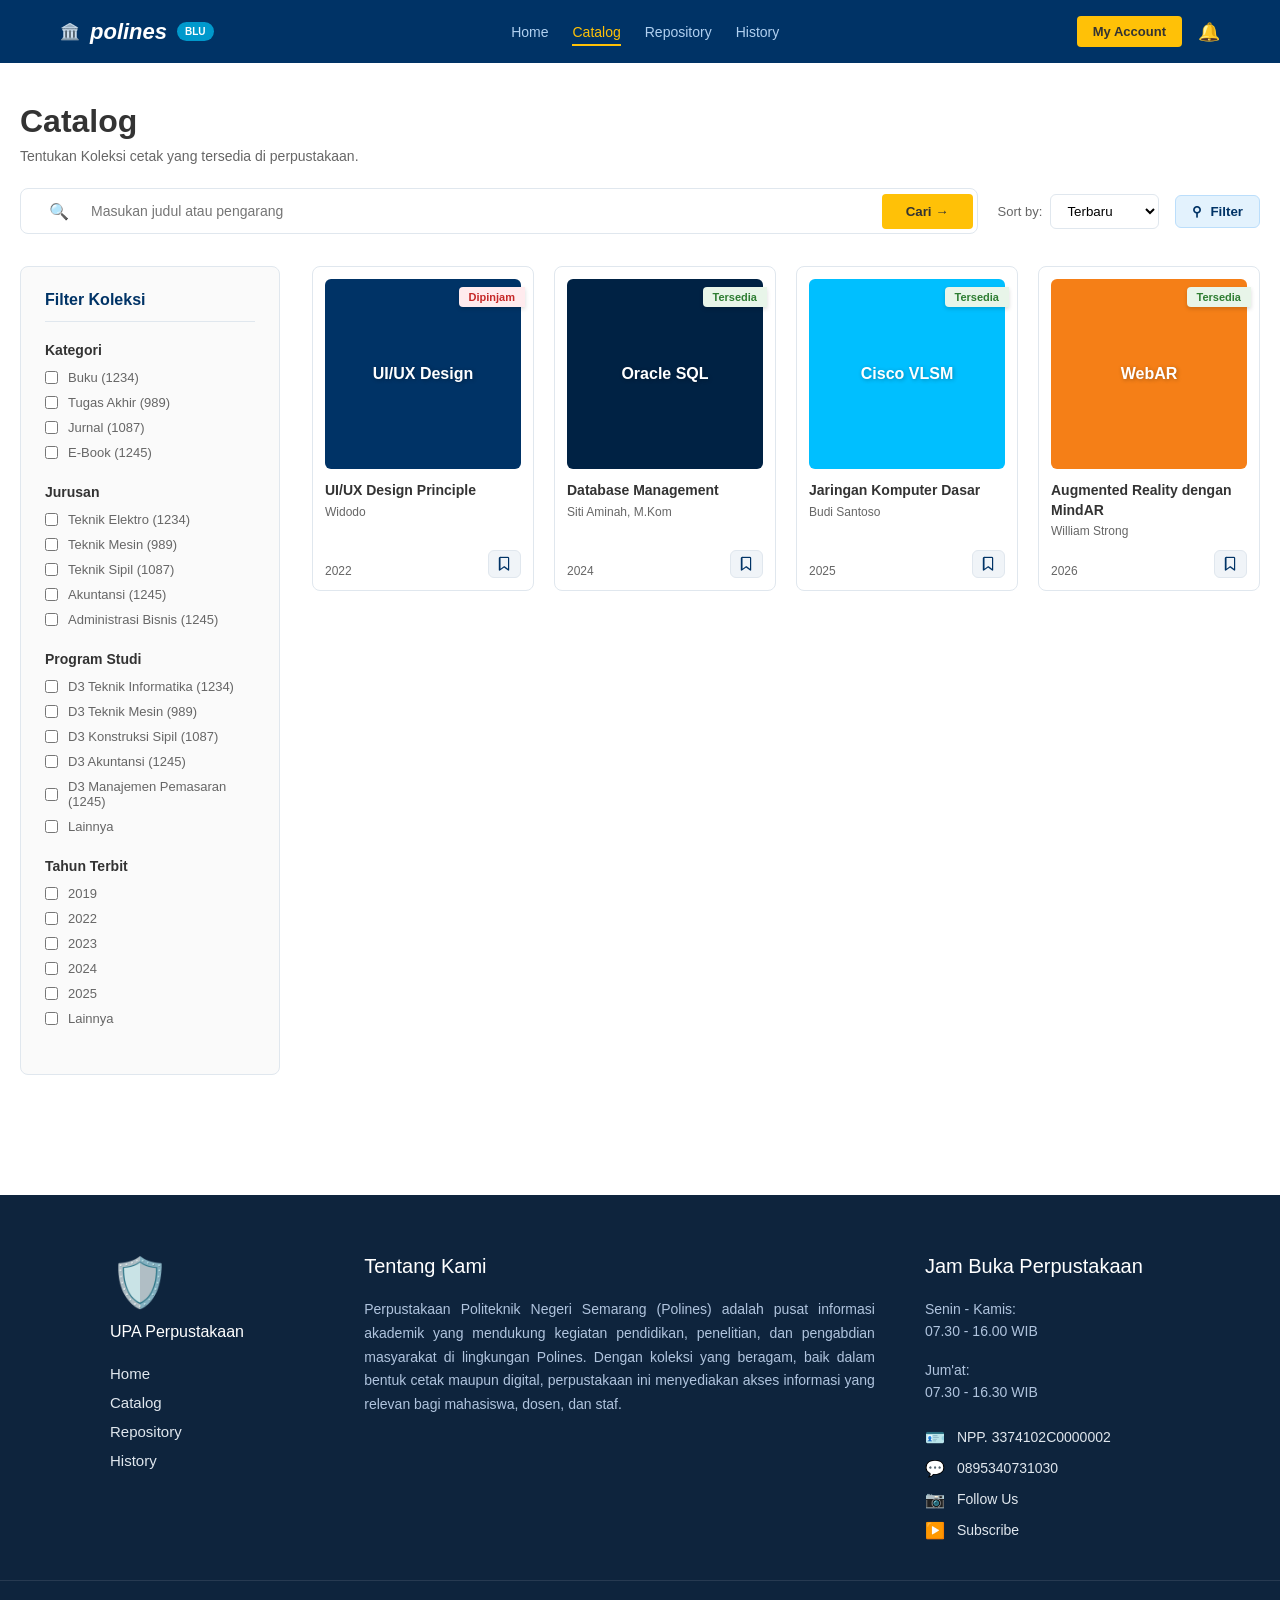
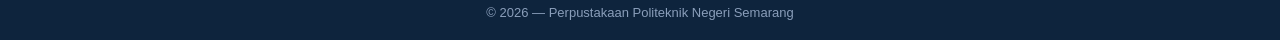
==== catalog.html @ fe2ba547 "tombol bookmark catalog, tabel repo" ====
<!DOCTYPE html>
<html lang="id">
<head>
    <meta charset="UTF-8">
    <meta name="viewport" content="width=device-width, initial-scale=1.0">
    <title>Catalog - E-Perpustakaan Polines</title>
    <link rel="stylesheet" href="style.css">
    <link rel="stylesheet" href="catalog.css">
    <link rel="stylesheet" href="https://cdnjs.cloudflare.com/ajax/libs/font-awesome/6.5.2/css/all.min.css">
</head>
<body>

    <nav class="navbar">
        <div class="nav-container">
            <div class="logo">
                <div class="logo-placeholder">🏛️</div>
                <h2>polines</h2>
                <span class="badge-blu">BLU</span>
            </div>
            <ul class="nav-links">
                <li><a href="index.html">Home</a></li>
                <li><a href="catalog.html" class="active">Catalog</a></li>
                <li><a href="repository.html">Repository</a></li>
                <li><a href="history.html">History</a></li>
            </ul>
            <div class="nav-actions">
                <a href="#" class="btn-yellow">My Account</a>
                <span class="icon-bell">🔔</span>
            </div>
        </div>
    </nav>

    <main class="catalog-page container">
        
        <header class="page-header">
            <h1>Catalog</h1>
            <p>Tentukan Koleksi cetak yang tersedia di perpustakaan.</p>
        </header>

        <div class="search-controls">
            <div class="search-bar-wide">
                <span class="icon-search">🔍</span>
                <input type="text" placeholder="Masukan judul atau pengarang">
                <button class="btn-search-yellow">Cari →</button>
            </div>
            
            <div class="sort-filter-actions">
                <div class="sort-box">
                    <span class="sort-label">Sort by:</span>
                    <select class="sort-select">
                        <option>Terbaru</option>
                        <option>Terpopuler</option>
                        <option>A-Z</option>
                    </select>
                </div>
                <button class="btn-filter">
                    <span class="icon-filter">⚲</span> Filter
                </button>
            </div>
        </div>

        <div class="catalog-content">
            
            <aside class="filter-sidebar">
                <h3>Filter Koleksi</h3>
                
                <div class="filter-group">
                    <h4>Kategori</h4>
                    <label class="checkbox-label"><input type="checkbox"> Buku (1234)</label>
                    <label class="checkbox-label"><input type="checkbox"> Tugas Akhir (989)</label>
                    <label class="checkbox-label"><input type="checkbox"> Jurnal (1087)</label>
                    <label class="checkbox-label"><input type="checkbox"> E-Book (1245)</label>
                </div>

                <div class="filter-group">
                    <h4>Jurusan</h4>
                    <label class="checkbox-label"><input type="checkbox"> Teknik Elektro (1234)</label>
                    <label class="checkbox-label"><input type="checkbox"> Teknik Mesin (989)</label>
                    <label class="checkbox-label"><input type="checkbox"> Teknik Sipil (1087)</label>
                    <label class="checkbox-label"><input type="checkbox"> Akuntansi (1245)</label>
                    <label class="checkbox-label"><input type="checkbox"> Administrasi Bisnis (1245)</label>
                </div>

                <div class="filter-group">
                    <h4>Program Studi</h4>
                    <label class="checkbox-label"><input type="checkbox"> D3 Teknik Informatika (1234)</label>
                    <label class="checkbox-label"><input type="checkbox"> D3 Teknik Mesin (989)</label>
                    <label class="checkbox-label"><input type="checkbox"> D3 Konstruksi Sipil (1087)</label>
                    <label class="checkbox-label"><input type="checkbox"> D3 Akuntansi (1245)</label>
                    <label class="checkbox-label"><input type="checkbox"> D3 Manajemen Pemasaran (1245)</label>
                    <label class="checkbox-label"><input type="checkbox"> Lainnya</label>
                </div>

                <div class="filter-group">
                    <h4>Tahun Terbit</h4>
                    <label class="checkbox-label"><input type="checkbox"> 2019</label>
                    <label class="checkbox-label"><input type="checkbox"> 2022</label>
                    <label class="checkbox-label"><input type="checkbox"> 2023</label>
                    <label class="checkbox-label"><input type="checkbox"> 2024</label>
                    <label class="checkbox-label"><input type="checkbox"> 2025</label>
                    <label class="checkbox-label"><input type="checkbox"> Lainnya</label>
                </div>
            </aside>

            <section class="book-results">
                <div class="book-grid-layout">
                    
                    <div class="book-card-item">
                        <div class="book-cover-wrapper">
                            <div class="book-cover-placeholder blue-bg">UI/UX Design</div>
                            <span class="book-status borrowed">Dipinjam</span>
                        </div>
                        <h4 class="book-title">UI/UX Design Principle</h4>
                        <p class="book-author">Widodo</p>
                        
                        <div class="book-card-footer">
                            <span class="book-year">2022</span>
                            <button class="btn-bookmark" title="Simpan ke Bookmark"><i class="fa-regular fa-bookmark"></i></button>
                        </div>
                    </div>

                    <div class="book-card-item">
                        <div class="book-cover-wrapper">
                            <div class="book-cover-placeholder dark-bg">Oracle SQL</div>
                            <span class="book-status available">Tersedia</span>
                        </div>
                        <h4 class="book-title">Database Management</h4>
                        <p class="book-author">Siti Aminah, M.Kom</p>
                        
                        <div class="book-card-footer">
                            <span class="book-year">2024</span>
                            <button class="btn-bookmark" title="Simpan ke Bookmark"><i class="fa-regular fa-bookmark"></i></button>
                        </div>
                    </div>

                    <div class="book-card-item">
                        <div class="book-cover-wrapper">
                            <div class="book-cover-placeholder cyan-bg">Cisco VLSM</div>
                            <span class="book-status available">Tersedia</span>
                        </div>
                        <h4 class="book-title">Jaringan Komputer Dasar</h4>
                        <p class="book-author">Budi Santoso</p>
                        
                        <div class="book-card-footer">
                            <span class="book-year">2025</span>
                            <button class="btn-bookmark" title="Simpan ke Bookmark"><i class="fa-regular fa-bookmark"></i></button>
                        </div>
                    </div>

                    <div class="book-card-item">
                        <div class="book-cover-wrapper">
                            <div class="book-cover-placeholder yellow-bg">WebAR</div>
                            <span class="book-status available">Tersedia</span>
                        </div>
                        <h4 class="book-title">Augmented Reality dengan MindAR</h4>
                        <p class="book-author">William Strong</p>
                        
                        <div class="book-card-footer">
                            <span class="book-year">2026</span>
                            <button class="btn-bookmark" title="Simpan ke Bookmark" ><i class="fa-regular fa-bookmark"></i></button>
                        </div>
                    </div>

                </div>
            </section>

        </div>
    </main>

    <footer class="main-footer">
        <div class="footer-container">
            <div class="footer-col brand-col">
                <div class="footer-logo">
                    <span class="icon-logo" style="font-size: 48px;">🛡️</span> 
                </div>
                <h3>UPA Perpustakaan</h3>
                <ul class="footer-links">
                    <li><a href="index.html">Home</a></li>
                    <li><a href="catalog.html">Catalog</a></li>
                    <li><a href="repository.html">Repository</a></li>
                    <li><a href="history.html">History</a></li>
                </ul>
            </div>
            <div class="footer-col about-col">
                <h3>Tentang Kami</h3>
                <p>Perpustakaan Politeknik Negeri Semarang (Polines) adalah pusat informasi akademik yang mendukung kegiatan pendidikan, penelitian, dan pengabdian masyarakat di lingkungan Polines. Dengan koleksi yang beragam, baik dalam bentuk cetak maupun digital, perpustakaan ini menyediakan akses informasi yang relevan bagi mahasiswa, dosen, dan staf.</p>
            </div>
            <div class="footer-col contact-col">
                <h3>Jam Buka Perpustakaan</h3>
                <div class="schedule">
                    <p>Senin - Kamis:<br>07.30 - 16.00 WIB</p>
                    <p>Jum'at:<br>07.30 - 16.30 WIB</p>
                </div>
                <ul class="contact-list">
                    <li><span class="contact-icon">🪪</span> NPP. 3374102C0000002</li>
                    <li><span class="contact-icon">💬</span> 0895340731030</li>
                    <li><span class="contact-icon">📷</span> Follow Us</li>
                    <li><span class="contact-icon">▶️</span> Subscribe</li>
                </ul>
            </div>
        </div>
        <div class="footer-bottom">
            <p>© 2026 — Perpustakaan Politeknik Negeri Semarang</p>
        </div>
    </footer>

</body>
</html>
---- style.css ----
/* ================= VARIABEL & RESET ================= */
:root {
    --primary-blue: #003366;
    --dark-blue: #002244;
    --accent-yellow: #FFC107;
    --accent-cyan: #00BFFF;
    --bg-light: #F0F4F8;
    --white: #FFFFFF;
    --text-dark: #333333;
    --text-muted: #666666;
    --card-dark: #002B3D;
}

* {
    margin: 0;
    padding: 0;
    box-sizing: border-box;
    font-family: 'Segoe UI', Tahoma, Geneva, Verdana, sans-serif;
}

body {
    background-color: var(--white);
    color: var(--text-dark);
}

a {
    text-decoration: none;
    color: inherit;
}

.container {
    max-width: 1100px;
    margin: 0 auto;
    padding: 0 20px;
}

/* ================= NAVBAR ================= */
.navbar {
    background-color: var(--primary-blue);
    color: var(--white);
    padding: 16px 0;
}

.nav-container {
    max-width: 1200px;
    margin: 0 auto;
    padding: 0 20px;
    display: flex;
    justify-content: space-between;
    align-items: center;
}

.logo {
    display: flex;
    align-items: center;
    gap: 10px;
}

.logo h2 {
    font-size: 22px;
    font-style: italic;
    font-weight: 700;
}

.badge-blu {
    background-color: #0099CC;
    color: white;
    font-size: 10px;
    padding: 4px 8px;
    border-radius: 12px;
    font-weight: bold;
}

.nav-links {
    display: flex;
    list-style: none;
    gap: 24px;
}

.nav-links a {
    font-size: 14px;
    color: #B0D0F0;
    font-weight: 500;
}

.nav-links a:hover, .nav-links a.active {
    color: var(--accent-yellow);
    border-bottom: 2px solid var(--accent-yellow);
    padding-bottom: 4px;
}

.nav-actions {
    display: flex;
    align-items: center;
    gap: 16px;
}

.btn-yellow {
    background-color: var(--accent-yellow);
    color: var(--text-dark);
    padding: 8px 16px;
    border-radius: 4px;
    font-weight: bold;
    font-size: 13px;
}

.icon-bell {
    font-size: 18px;
    cursor: pointer;
}

/* ================= HERO SECTION ================= */
.hero {
    background-color: var(--primary-blue);
    background-image: linear-gradient(to bottom, #003366, #001A33);
    padding: 80px 20px 140px; /* Padding bawah lebih besar untuk ruang overlap */
    text-align: center;
    color: var(--white);
}

.hero-content {
    max-width: 800px;
    margin: 0 auto;
}

.hero h1 {
    font-size: 38px;
    margin-bottom: 12px;
}

.hero p {
    font-size: 14px;
    color: #B0D0F0;
    margin-bottom: 30px;
}

.search-wrapper {
    background: var(--white);
    padding: 6px;
    border-radius: 8px;
    margin-bottom: 20px;
}

.search-box {
    display: flex;
    align-items: center;
}

.icon-search {
    padding: 0 12px;
    color: var(--text-muted);
}

.search-box input {
    flex: 1;
    border: none;
    outline: none;
    padding: 12px;
    font-size: 14px;
}

.divider {
    width: 1px;
    height: 30px;
    background-color: #DDD;
    margin: 0 12px;
}

.dropdown-category {
    border: none;
    outline: none;
    padding: 12px;
    background: transparent;
    color: var(--text-muted);
    font-size: 13px;
    cursor: pointer;
}

.btn-search-main {
    background-color: var(--accent-yellow);
    border: none;
    padding: 12px 24px;
    border-radius: 4px;
    font-weight: bold;
    color: var(--text-dark);
    cursor: pointer;
    font-size: 14px;
    margin-left: 12px;
}

.tags-group {
    font-size: 12px;
    color: #A0C0E0;
    display: flex;
    justify-content: center;
    gap: 16px;
}

.tags-label {
    color: var(--white);
}

/* ================= KARTU FITUR (Overlap) ================= */
.features {
    display: grid;
    grid-template-columns: repeat(4, 1fr);
    gap: 20px;
    margin-top: -60px; 
    position: relative;
    z-index: 10;
}

.feature-card {
    background: var(--white);
    padding: 24px;
    border-radius: 8px;
    box-shadow: 0 4px 15px rgba(0,0,0,0.1);
    border: 1px solid transparent; 
    cursor: pointer; 
    transition: all 0.3s ease; 
}

.icon-box {
    font-size: 20px;
    color: var(--primary-blue);
    background-color: #E3F2FD;
    width: 40px;
    height: 40px;
    display: flex;
    align-items: center;
    justify-content: center;
    border-radius: 6px;
    margin-bottom: 16px;
    transition: all 0.3s ease; 
}

.feature-card h3 {
    font-size: 15px;
    margin-bottom: 8px;
    color: var(--primary-blue);
}

.feature-card p {
    font-size: 12px;
    color: var(--text-muted);
    line-height: 1.5;
}

/* ================= EFEK HOVER FITUR KARTU ================= */
.feature-card:hover {
    transform: translateY(-5px); 
    box-shadow: 0 10px 25px rgba(0, 51, 102, 0.15); 
    border-color: var(--accent-yellow); 
}

.feature-card:hover .icon-box {
    background-color: #BBDEFB;
}

/* ================= KATEGORI JURUSAN ================= */
.category-section {
    background-color: var(--bg-light);
    padding: 50px;
    border-radius: 12px;
    margin-top: 40px;
    margin-bottom: 60px;
}

.category-header h2 {
    color: var(--primary-blue);
    font-size: 22px;
    margin-bottom: 6px;
}

.category-header p {
    font-size: 13px;
    color: var(--text-muted);
    margin-bottom: 30px;
}

/* Menggunakan CSS Grid agar 5 kartu sejajar rapi */
.category-grid {
    display: grid;
    grid-template-columns: repeat(5, 1fr);
    gap: 20px;
}

.category-card {
    background: var(--white);
    border: 1px solid #E0E7EE;
    border-radius: 12px;
    padding: 30px 16px;
    text-align: center;
    transition: all 0.3s ease;
    display: flex;
    flex-direction: column;
    align-items: center;
    justify-content: center;
    text-decoration: none;
}

/* Efek Hover (Melayang & Ganti Warna Border) */
.category-card:hover {
    transform: translateY(-5px);
    box-shadow: 0 10px 25px rgba(0, 51, 102, 0.1);
    border-color: var(--accent-yellow);
}

.cat-icon {
    font-size: 32px;
    margin-bottom: 20px;
    background-color: #E3F2FD; /* Biru sangat muda */
    width: 64px;
    height: 64px;
    display: flex;
    align-items: center;
    justify-content: center;
    border-radius: 50%;
    color: var(--primary-blue);
    transition: background-color 0.3s ease;
}

.category-card h3 {
    font-size: 15px;
    color: var(--primary-blue);
    margin-bottom: 8px;
    font-weight: 600;
}

.category-card p {
    font-size: 12px;
    color: var(--text-muted);
}

/* Sedikit sentuhan interaktif ekstra saat kartu disorot */
.category-card:hover .cat-icon {
    background-color: #BBDEFB;
}

/* Contoh highlight khusus untuk aksen visual */
.category-card.elektro-card:hover .cat-icon {
    background-color: var(--accent-yellow);
}

/* ================= FOOTER ================= */
.main-footer {
    background-color: #0E243D; /* Biru sangat gelap sesuai referensi */
    color: #E0E7EE;
    padding: 60px 0 20px;
    font-size: 14px;
    margin-top: 40px;
}

.footer-container {
    max-width: 1100px;
    margin: 0 auto;
    padding: 0 20px;
    display: grid;
    /* Kolom tengah diset sedikit lebih lebar untuk menampung paragraf */
    grid-template-columns: 1fr 2.5fr 1.2fr; 
    gap: 50px;
    margin-bottom: 40px;
}

.footer-col h3 {
    color: #FFFFFF;
    font-size: 20px;
    margin-bottom: 20px;
    font-weight: 500;
}

/* Kolom Kiri */
.brand-col .footer-logo {
    margin-bottom: 12px;
}

.brand-col h3 {
    font-size: 16px;
    margin-bottom: 24px;
}

.footer-links {
    list-style: none;
    display: flex;
    flex-direction: column;
    gap: 12px;
}

.footer-links a {
    color: #E0E7EE;
    text-decoration: none;
    transition: color 0.3s;
    font-size: 15px;
}

.footer-links a:hover {
    color: var(--accent-yellow);
}

/* Kolom Tengah */
.about-col p {
    line-height: 1.7;
    text-align: justify;
    color: #B0C4DE; /* Sedikit lebih redup agar nyaman dibaca */
}

/* Kolom Kanan */
.contact-col .schedule p {
    margin-bottom: 16px;
    line-height: 1.6;
    color: #B0C4DE;
}

.contact-list {
    list-style: none;
    margin-top: 24px;
    display: flex;
    flex-direction: column;
    gap: 12px;
}

.contact-list li {
    display: flex;
    align-items: center;
    gap: 12px;
    color: #E0E7EE;
}

.contact-icon {
    font-size: 16px;
}

/* Bagian Bawah (Copyright) */
.footer-bottom {
    text-align: center;
    padding-top: 24px;
    border-top: 1px solid rgba(255, 255, 255, 0.1);
    font-size: 13px;
    color: #8A9EBA;
}
---- catalog.css ----
/* ==========================================================================
   GAYA KHUSUS HALAMAN CATALOG (catalog.css)
   ========================================================================== */

.catalog-page {
    padding: 40px 20px 80px;
}

/* Melebarkan container khusus halaman katalog agar 4 kolom buku tidak sempit */
.catalog-page.container {
    max-width: 1280px;
}

/* Header Catalog */
.page-header { 
    margin-bottom: 24px; 
}
.page-header h1 { 
    font-size: 32px; 
    color: var(--text-dark); 
    margin-bottom: 8px; 
}
.page-header p { 
    font-size: 14px; 
    color: var(--text-muted); 
}

/* Kontrol Pencarian & Filter */
.search-controls {
    display: flex;
    justify-content: space-between;
    align-items: center;
    margin-bottom: 32px;
    gap: 20px;
}

.search-bar-wide {
    flex: 1;
    display: flex;
    align-items: center;
    border: 1px solid #E0E7EE;
    border-radius: 8px;
    padding: 4px 4px 4px 16px;
    background: var(--white);
}

.search-bar-wide input {
    flex: 1;
    border: none;
    outline: none;
    padding: 10px;
    font-size: 14px;
}

.btn-search-yellow {
    background-color: var(--accent-yellow);
    border: none;
    padding: 10px 24px;
    border-radius: 4px;
    font-weight: bold;
    cursor: pointer;
    color: var(--text-dark);
}

.sort-filter-actions { 
    display: flex; 
    align-items: center; 
    gap: 16px; 
}

.sort-box { 
    display: flex; 
    align-items: center; 
    gap: 8px; 
    font-size: 13px; 
    color: var(--text-muted); 
}

.sort-select { 
    border: 1px solid #E0E7EE; 
    padding: 8px 12px; 
    border-radius: 6px; 
    outline: none; 
    cursor: pointer; 
    background: var(--white); 
}

.btn-filter { 
    display: flex; 
    align-items: center; 
    gap: 8px; 
    background-color: #E3F2FD; 
    color: var(--primary-blue); 
    border: 1px solid #BBDEFB; 
    padding: 8px 16px; 
    border-radius: 6px; 
    font-weight: bold; 
    cursor: pointer; 
}

/* Grid Layout Catalog (Sidebar Kiri + Konten Kanan) */
.catalog-content {
    display: grid;
    grid-template-columns: 260px 1fr;
    gap: 32px;
}

/* Sidebar Filter Kiri */
.filter-sidebar {
    background-color: #FAFAFA;
    border: 1px solid #E0E7EE;
    border-radius: 8px;
    padding: 24px;
    align-self: start;
}

.filter-sidebar h3 {
    font-size: 16px;
    margin-bottom: 20px;
    color: var(--primary-blue);
    padding-bottom: 12px;
    border-bottom: 1px solid #E0E7EE;
}

.filter-group { 
    margin-bottom: 24px; 
}

.filter-group h4 { 
    font-size: 14px; 
    margin-bottom: 12px; 
    color: var(--text-dark); 
}

.checkbox-label { 
    display: flex; 
    align-items: center; 
    gap: 10px; 
    font-size: 13px; 
    color: var(--text-muted); 
    margin-bottom: 10px; 
    cursor: pointer; 
}

/* ================== GRID KARTU BUKU ================== */
.book-grid-layout {
    display: grid;
    grid-template-columns: repeat(4, 1fr);
    gap: 20px;
}

.book-card-item {
    background: var(--white);
    border: 1px solid #E0E7EE;
    border-radius: 8px;
    padding: 12px;
    display: flex;
    flex-direction: column;
    transition: transform 0.2s, box-shadow 0.2s;
    height: 100%; /* Memastikan tinggi kartu seragam */
}

.book-card-item:hover {
    transform: translateY(-4px);
    box-shadow: 0 8px 24px rgba(0,0,0,0.08);
}

/* Wrapper untuk kover agar label status bisa melayang (absolute) */
.book-cover-wrapper {
    position: relative;
    margin-bottom: 12px;
}

.book-cover-placeholder {
    width: 100%;
    height: 190px;
    border-radius: 6px;
    display: flex;
    align-items: center;
    justify-content: center;
    color: white;
    font-weight: bold;
    font-size: 16px;
    text-shadow: 1px 1px 4px rgba(0,0,0,0.3);
}

.blue-bg { background-color: var(--primary-blue); }
.dark-bg { background-color: var(--dark-blue); }
.yellow-bg { background-color: #F57F17; }
.cyan-bg { background-color: var(--accent-cyan); }

/* Label Status dibuat menumpuk di atas kover pojok kanan */
.book-status {
    position: absolute;
    top: 8px;
    right: -4px; /* Dibuat sedikit menonjol keluar kover */
    font-size: 11px;
    padding: 4px 10px;
    border-radius: 4px 0 0 4px; /* Ujung kiri melengkung, kanan rata */
    font-weight: bold;
    box-shadow: 0 2px 4px rgba(0,0,0,0.15);
}

.book-status.available { 
    background-color: #E8F5E9; 
    color: #2E7D32; 
}
.book-status.borrowed { 
    background-color: #FFEBEE; /* Merah muda pudar */
    color: #C62828; /* Merah gelap */
}

/* Tipografi Judul & Penulis */
.book-title { 
    font-size: 14px; 
    color: var(--text-dark); 
    margin-bottom: 4px; 
    line-height: 1.4; 
}

.book-author { 
    font-size: 12px; 
    color: var(--text-muted); 
    margin-bottom: 12px; 
}

/* Footer Kartu (Tahun & Tombol Bookmark) */
.book-card-footer {
    display: flex;
    justify-content: space-between;
    align-items: flex-end;
    margin-top: auto; /* Trik Flexbox agar posisi footer selalu di bawah meski judul panjang/pendek */
}

.book-year {
    font-size: 12px;
    color: var(--text-muted);
}

/* Tombol Bookmark */
.btn-bookmark {
    background-color: #F0F4F8;
    border: 1px solid #E0E7EE;
    border-radius: 6px;
    padding: 6px 10px;
    font-size: 14px;
    color: var(--primary-blue);
    cursor: pointer;
    transition: all 0.2s ease;
    display: flex;
    align-items: center;
    justify-content: center;
}

.btn-bookmark:hover {
    background-color: #E3F2FD;
    border-color: #BBDEFB;
    transform: scale(1.05); /* Membesar sedikit saat di-hover */
}
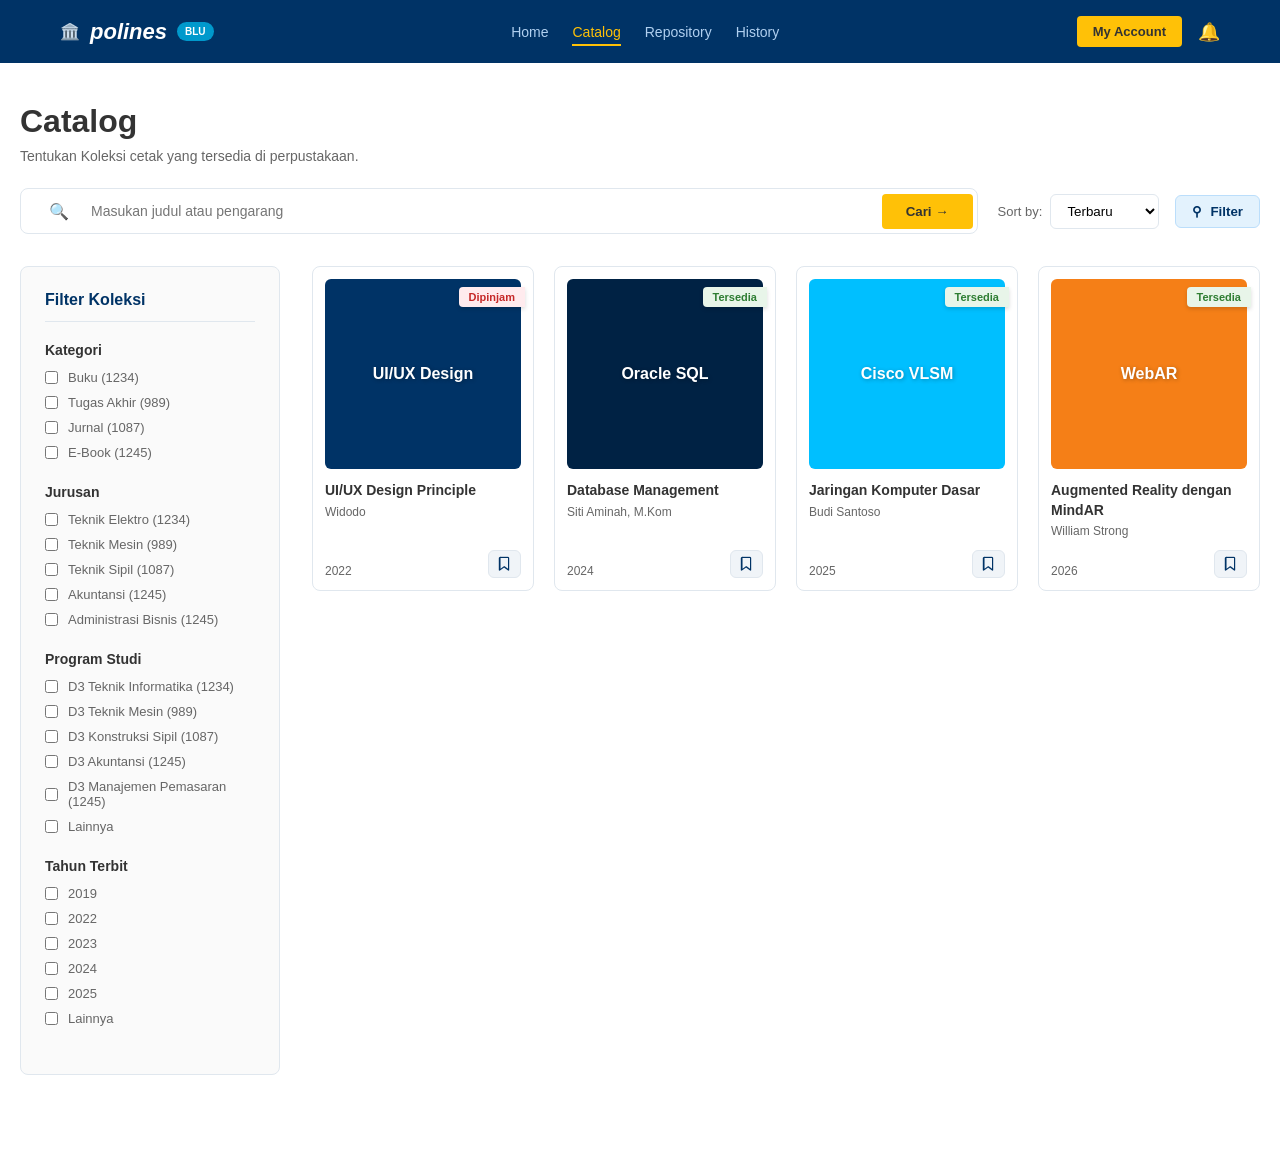
==== commit fe2f6a35: "-" ====
--- a/catalog.html
+++ b/catalog.html
@@ -166,43 +166,5 @@
 
         </div>
     </main>
-
-    <footer class="main-footer">
-        <div class="footer-container">
-            <div class="footer-col brand-col">
-                <div class="footer-logo">
-                    <span class="icon-logo" style="font-size: 48px;">🛡️</span> 
-                </div>
-                <h3>UPA Perpustakaan</h3>
-                <ul class="footer-links">
-                    <li><a href="index.html">Home</a></li>
-                    <li><a href="catalog.html">Catalog</a></li>
-                    <li><a href="repository.html">Repository</a></li>
-                    <li><a href="history.html">History</a></li>
-                </ul>
-            </div>
-            <div class="footer-col about-col">
-                <h3>Tentang Kami</h3>
-                <p>Perpustakaan Politeknik Negeri Semarang (Polines) adalah pusat informasi akademik yang mendukung kegiatan pendidikan, penelitian, dan pengabdian masyarakat di lingkungan Polines. Dengan koleksi yang beragam, baik dalam bentuk cetak maupun digital, perpustakaan ini menyediakan akses informasi yang relevan bagi mahasiswa, dosen, dan staf.</p>
-            </div>
-            <div class="footer-col contact-col">
-                <h3>Jam Buka Perpustakaan</h3>
-                <div class="schedule">
-                    <p>Senin - Kamis:<br>07.30 - 16.00 WIB</p>
-                    <p>Jum'at:<br>07.30 - 16.30 WIB</p>
-                </div>
-                <ul class="contact-list">
-                    <li><span class="contact-icon">🪪</span> NPP. 3374102C0000002</li>
-                    <li><span class="contact-icon">💬</span> 0895340731030</li>
-                    <li><span class="contact-icon">📷</span> Follow Us</li>
-                    <li><span class="contact-icon">▶️</span> Subscribe</li>
-                </ul>
-            </div>
-        </div>
-        <div class="footer-bottom">
-            <p>© 2026 — Perpustakaan Politeknik Negeri Semarang</p>
-        </div>
-    </footer>
-
 </body>
 </html>
--- a/style.css
+++ b/style.css
@@ -202,12 +202,27 @@
 
 /* ================= KARTU FITUR (Overlap) ================= */
 .features {
-    display: grid;
-    grid-template-columns: repeat(4, 1fr);
+    display: flex;
+    /* UTAMA: Mengatur agar semua item flex berjejer di tengah secara horizontal */
+    justify-content: center; 
+    
     gap: 20px;
-    margin-top: -60px; 
+    margin-top: -60px;
     position: relative;
     z-index: 10;
+}
+
+/* Pastikan lebar tiap kartu seragam saat menggunakan flexbox */
+.features .feature-card {
+    flex: 1;
+    max-width: 260px; 
+    background: var(--white);
+    padding: 24px;
+    border-radius: 8px;
+    box-shadow: 0 4px 15px rgba(0,0,0,0.1);
+    border: 1px solid transparent;
+    cursor: pointer;
+    transition: all 0.3s ease;
 }
 
 .feature-card {
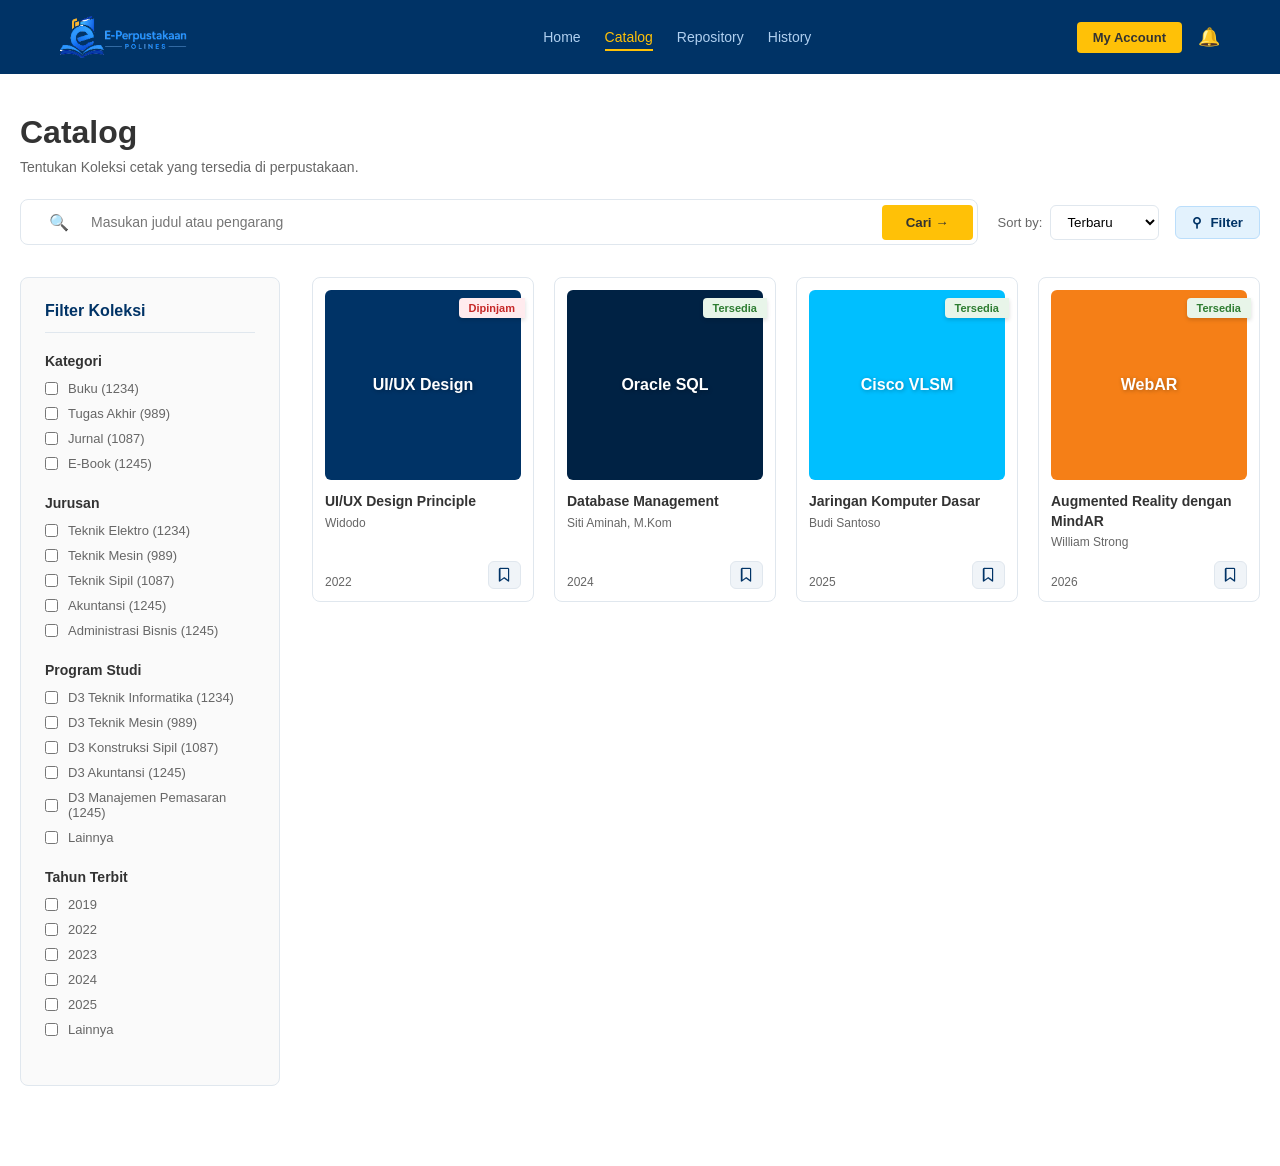
==== commit 299323ef: "logo" ====
--- a/catalog.html
+++ b/catalog.html
@@ -13,9 +13,9 @@
     <nav class="navbar">
         <div class="nav-container">
             <div class="logo">
-                <div class="logo-placeholder">🏛️</div>
-                <h2>polines</h2>
-                <span class="badge-blu">BLU</span>
+                <a href="index.html" class="logo-link">
+                    <img src="images/logo_polines.png" alt="E-Perpustakaan Polines" class="main-logo">
+                </a>
             </div>
             <ul class="nav-links">
                 <li><a href="index.html">Home</a></li>
@@ -24,7 +24,7 @@
                 <li><a href="history.html">History</a></li>
             </ul>
             <div class="nav-actions">
-                <a href="#" class="btn-yellow">My Account</a>
+                <a href="profile.html" class="btn-yellow">My Account</a>
                 <span class="icon-bell">🔔</span>
             </div>
         </div>
--- a/style.css
+++ b/style.css
@@ -50,27 +50,31 @@
     align-items: center;
 }
 
+/* ================== LOGO BARU NAVBAR ================== */
 .logo {
     display: flex;
     align-items: center;
-    gap: 10px;
-}
-
-.logo h2 {
-    font-size: 22px;
-    font-style: italic;
-    font-weight: 700;
-}
-
-.badge-blu {
-    background-color: #0099CC;
-    color: white;
-    font-size: 10px;
-    padding: 4px 8px;
-    border-radius: 12px;
-    font-weight: bold;
-}
-
+}
+
+.logo-link {
+    display: flex;
+    align-items: center;
+    text-decoration: none;
+}
+
+.main-logo {
+    /* Mengatur tinggi logo agar proporsional dengan tinggi navbar */
+    height: 42px; 
+    width: auto;
+    display: block;
+    object-fit: contain;
+    transition: transform 0.2s ease;
+}
+
+/* Efek interaktif opsional saat logo disorot mouse */
+.logo-link:hover .main-logo {
+    transform: scale(1.02);
+}
 .nav-links {
     display: flex;
     list-style: none;
@@ -203,26 +207,32 @@
 /* ================= KARTU FITUR (Overlap) ================= */
 .features {
     display: flex;
-    /* UTAMA: Mengatur agar semua item flex berjejer di tengah secara horizontal */
     justify-content: center; 
-    
     gap: 20px;
     margin-top: -60px;
     position: relative;
     z-index: 10;
 }
 
-/* Pastikan lebar tiap kartu seragam saat menggunakan flexbox */
 .features .feature-card {
     flex: 1;
     max-width: 260px; 
     background: var(--white);
-    padding: 24px;
+    padding: 0;
     border-radius: 8px;
     box-shadow: 0 4px 15px rgba(0,0,0,0.1);
     border: 1px solid transparent;
     cursor: pointer;
     transition: all 0.3s ease;
+}
+
+.card-link {
+    display: block;
+    padding: 24px; /* Padding kartu pindah ke sini */
+    text-decoration: none;
+    color: inherit;
+    width: 100%;
+    height: 100%;
 }
 
 .feature-card {
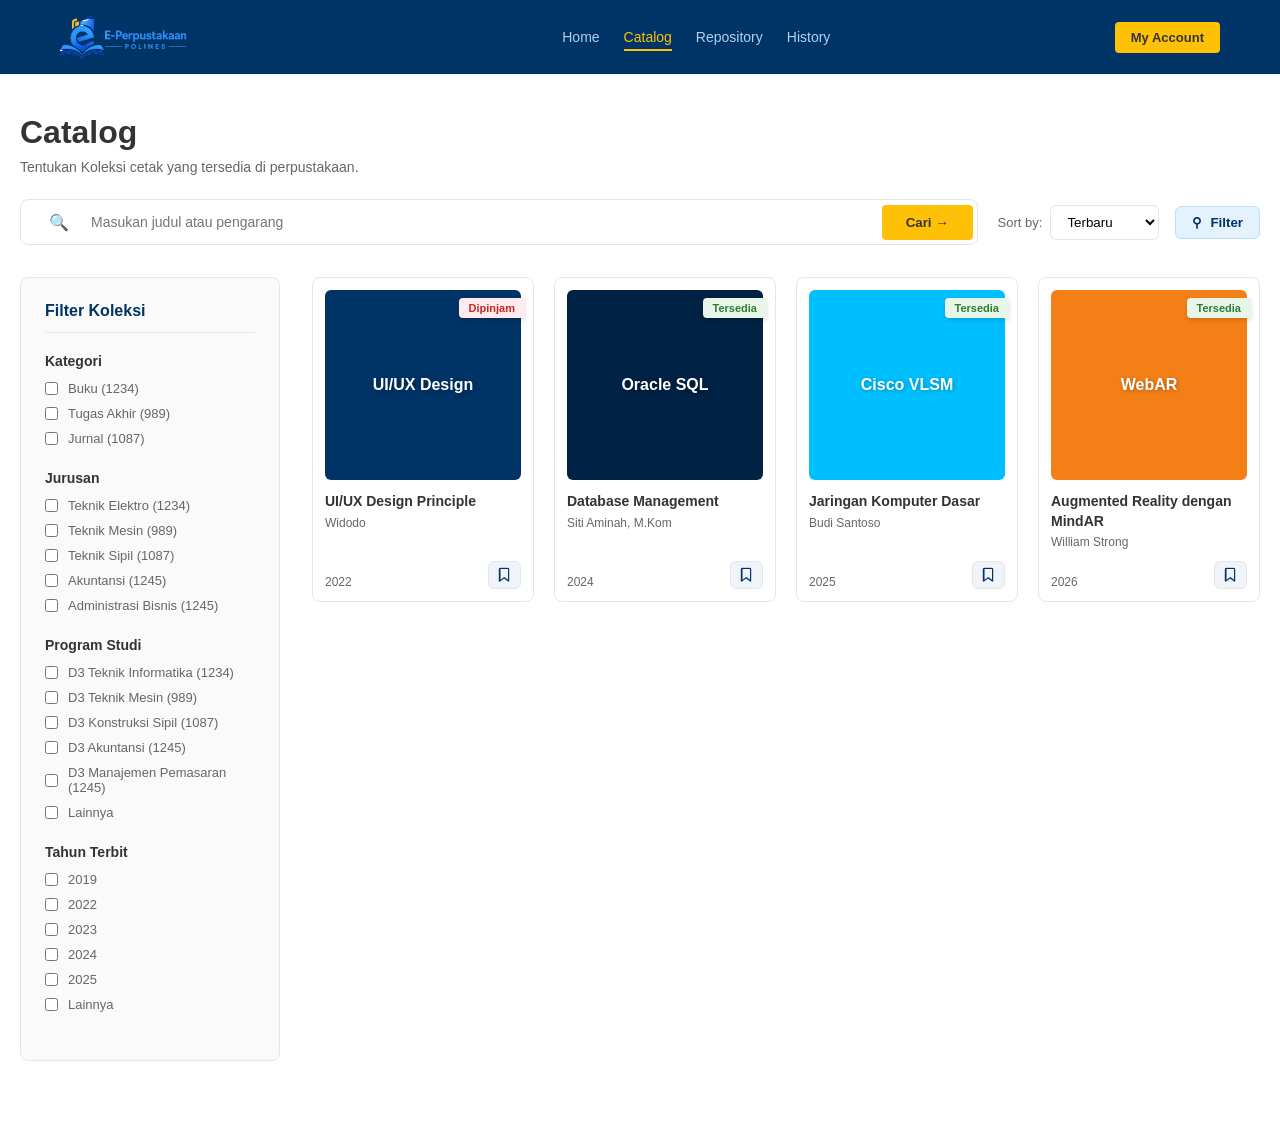
==== commit 418ae681: "anu" ====
--- a/catalog.html
+++ b/catalog.html
@@ -25,7 +25,6 @@
             </ul>
             <div class="nav-actions">
                 <a href="profile.html" class="btn-yellow">My Account</a>
-                <span class="icon-bell">🔔</span>
             </div>
         </div>
     </nav>
@@ -69,7 +68,6 @@
                     <label class="checkbox-label"><input type="checkbox"> Buku (1234)</label>
                     <label class="checkbox-label"><input type="checkbox"> Tugas Akhir (989)</label>
                     <label class="checkbox-label"><input type="checkbox"> Jurnal (1087)</label>
-                    <label class="checkbox-label"><input type="checkbox"> E-Book (1245)</label>
                 </div>
 
                 <div class="filter-group">
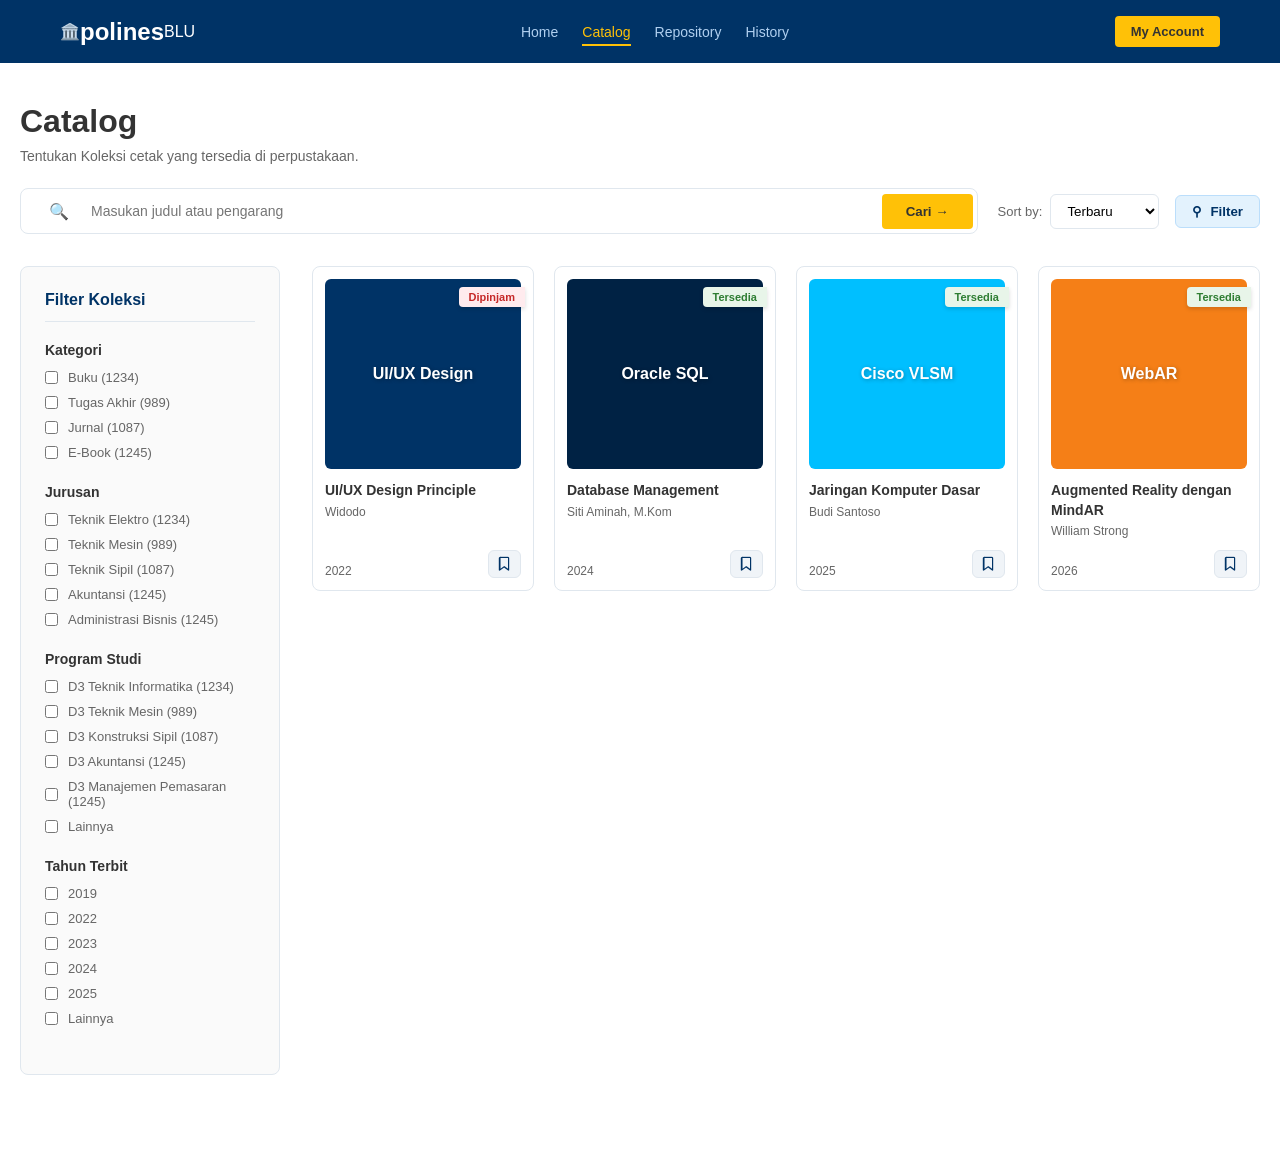
==== commit a2a719ec: "dirrect login page" ====
--- a/catalog.html
+++ b/catalog.html
@@ -13,9 +13,9 @@
     <nav class="navbar">
         <div class="nav-container">
             <div class="logo">
-                <a href="index.html" class="logo-link">
-                    <img src="images/logo_polines.png" alt="E-Perpustakaan Polines" class="main-logo">
-                </a>
+                <div class="logo-placeholder">🏛️</div>
+                <h2>polines</h2>
+                <span class="badge-blu">BLU</span>
             </div>
             <ul class="nav-links">
                 <li><a href="index.html">Home</a></li>
@@ -68,6 +68,7 @@
                     <label class="checkbox-label"><input type="checkbox"> Buku (1234)</label>
                     <label class="checkbox-label"><input type="checkbox"> Tugas Akhir (989)</label>
                     <label class="checkbox-label"><input type="checkbox"> Jurnal (1087)</label>
+                    <label class="checkbox-label"><input type="checkbox"> E-Book (1245)</label>
                 </div>
 
                 <div class="filter-group">
--- a/style.css
+++ b/style.css
@@ -87,12 +87,17 @@
     font-weight: 500;
 }
 
-.nav-links a:hover, .nav-links a.active {
+.nav-links a:hover {
     color: var(--accent-yellow);
     border-bottom: 2px solid var(--accent-yellow);
     padding-bottom: 4px;
 }
 
+.nav-links a.active{
+    color: var(--accent-yellow);
+    border-bottom: 2px solid var(--accent-yellow);
+    padding-bottom: 4px;
+}
 .nav-actions {
     display: flex;
     align-items: center;
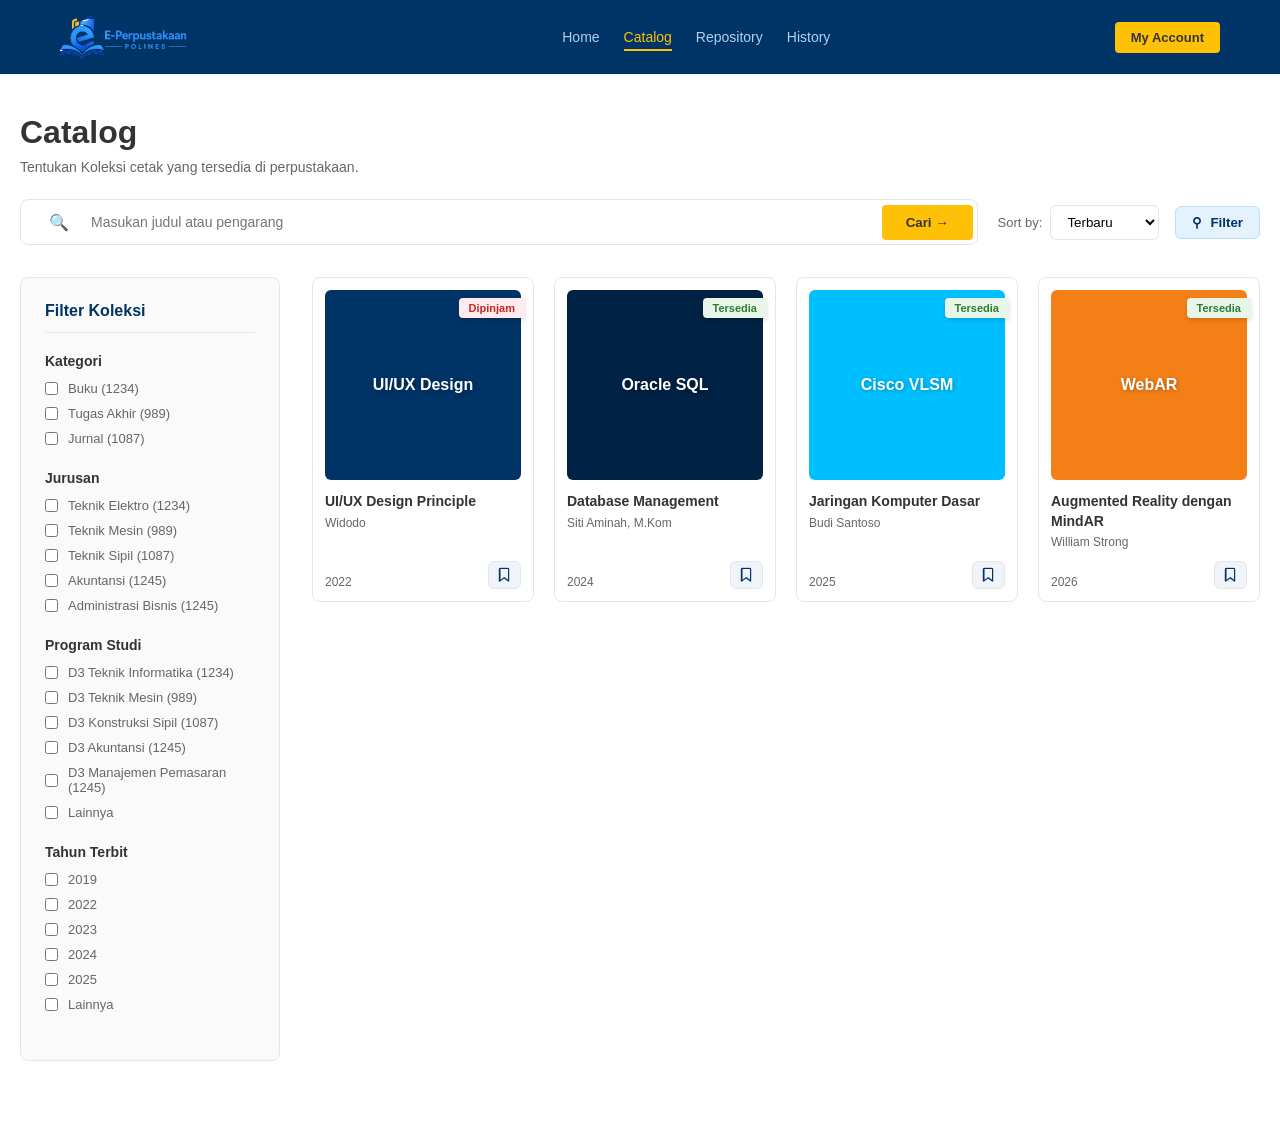
==== commit 2064949a: "Merge branch 'main' of https://github.com/FarrelLutfi/Perpustakaan-Digital-Polines" ====
--- a/catalog.html
+++ b/catalog.html
@@ -13,9 +13,9 @@
     <nav class="navbar">
         <div class="nav-container">
             <div class="logo">
-                <div class="logo-placeholder">🏛️</div>
-                <h2>polines</h2>
-                <span class="badge-blu">BLU</span>
+                <a href="index.html" class="logo-link">
+                    <img src="images/logo_polines.png" alt="E-Perpustakaan Polines" class="main-logo">
+                </a>
             </div>
             <ul class="nav-links">
                 <li><a href="index.html">Home</a></li>
@@ -68,7 +68,6 @@
                     <label class="checkbox-label"><input type="checkbox"> Buku (1234)</label>
                     <label class="checkbox-label"><input type="checkbox"> Tugas Akhir (989)</label>
                     <label class="checkbox-label"><input type="checkbox"> Jurnal (1087)</label>
-                    <label class="checkbox-label"><input type="checkbox"> E-Book (1245)</label>
                 </div>
 
                 <div class="filter-group">
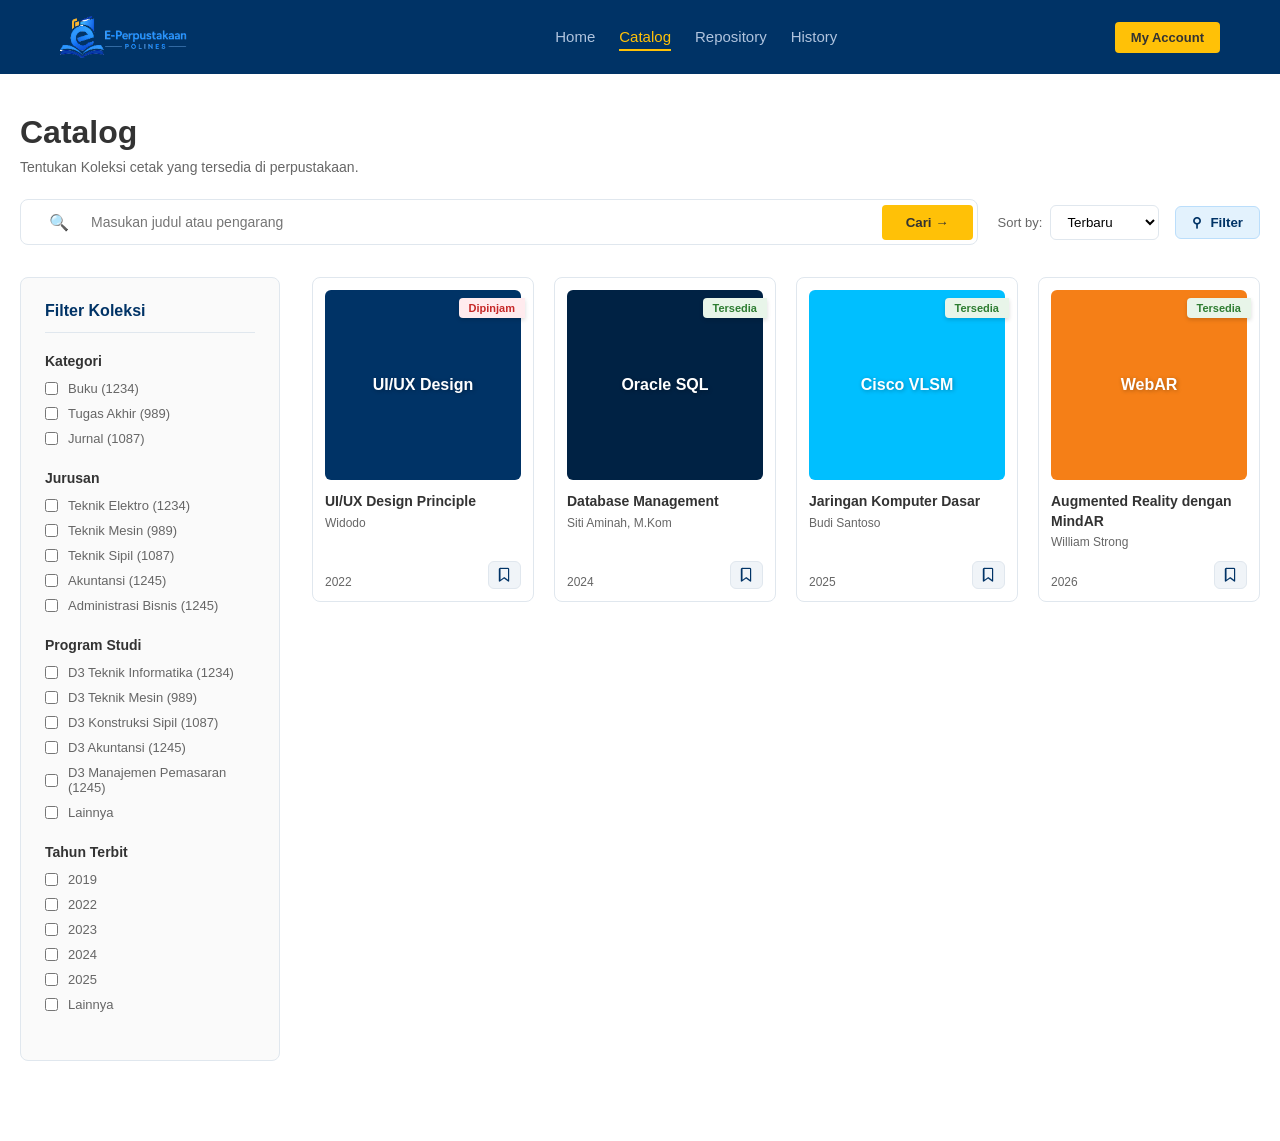
==== commit c84a6631: "up read" ====
--- a/catalog.html
+++ b/catalog.html
@@ -104,16 +104,25 @@
                 <div class="book-grid-layout">
                     
                     <div class="book-card-item">
+    
                         <div class="book-cover-wrapper">
-                            <div class="book-cover-placeholder blue-bg">UI/UX Design</div>
+                            <a href="read.html" class="book-link">
+                                <div class="book-cover-placeholder blue-bg">UI/UX Design</div>
+                            </a>
                             <span class="book-status borrowed">Dipinjam</span>
                         </div>
-                        <h4 class="book-title">UI/UX Design Principle</h4>
+                        
+                        <a href="read.html" class="book-link">
+                            <h4 class="book-title">UI/UX Design Principle</h4>
+                        </a>
+                        
                         <p class="book-author">Widodo</p>
                         
                         <div class="book-card-footer">
                             <span class="book-year">2022</span>
-                            <button class="btn-bookmark" title="Simpan ke Bookmark"><i class="fa-regular fa-bookmark"></i></button>
+                            <button class="btn-bookmark" title="Simpan ke Bookmark">
+                                <i class="fa-regular fa-bookmark"></i>
+                            </button>
                         </div>
                     </div>
 
--- a/style.css
+++ b/style.css
@@ -81,10 +81,20 @@
     gap: 24px;
 }
 
-.nav-links a {
+/* .nav-links a {
     font-size: 14px;
     color: #B0D0F0;
     font-weight: 500;
+    border-bottom: 2px solid transparent;
+} */
+ .nav-links a {
+    color: #b0c4de;
+    text-decoration: none;
+    font-size: 15px;
+    font-weight: 500;
+    transition: all 0.2s ease; 
+    padding-bottom: 4px;
+    border-bottom: 2px solid transparent; 
 }
 
 .nav-links a:hover {
@@ -111,11 +121,6 @@
     border-radius: 4px;
     font-weight: bold;
     font-size: 13px;
-}
-
-.icon-bell {
-    font-size: 18px;
-    cursor: pointer;
 }
 
 /* ================= HERO SECTION ================= */
